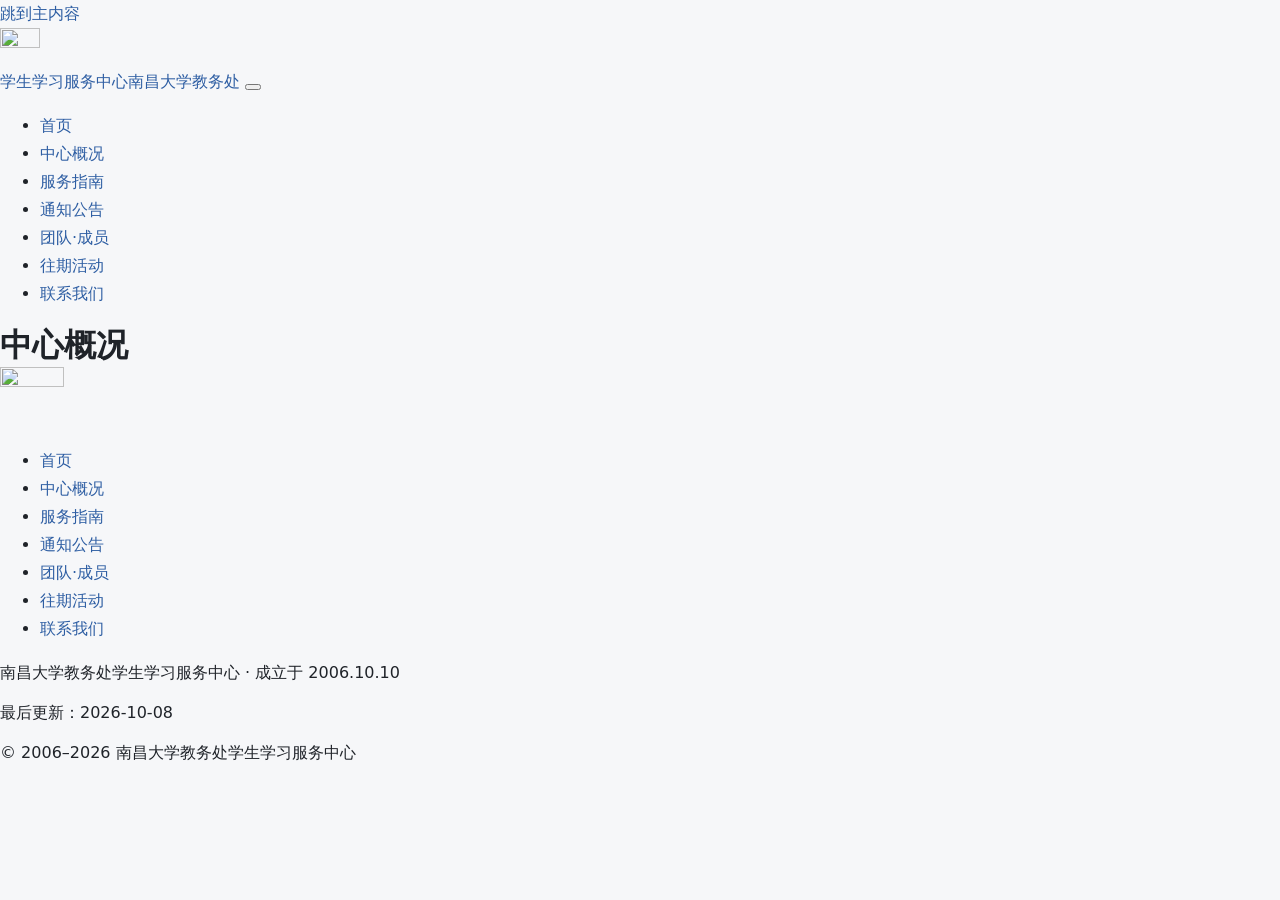
==== about.html @ 7d809235 "chore: 站点骨架、token 层与 7 页占位（T04）" ====
<!doctype html>
<html lang="zh-CN">
<head>
<!-- COMMON:HEAD BEGIN -->
<meta charset="utf-8">
<meta name="viewport" content="width=device-width, initial-scale=1">
<meta name="theme-color" content="#2E5EA3">
<meta name="format-detection" content="telephone=no">
<meta name="robots" content="noindex">
<link rel="icon" href="assets/img/favicon.ico" sizes="any">
<link rel="icon" type="image/png" sizes="32x32" href="assets/img/favicon-32.png">
<link rel="apple-touch-icon" href="assets/img/apple-touch-icon.png">
<link rel="manifest" href="manifest.json">
<link rel="stylesheet" href="assets/css/site.css?v=20261008">
<meta property="og:site_name" content="南昌大学教务处学生学习服务中心">
<meta property="og:locale" content="zh_CN">
<meta property="og:image" content="https://ncu-xuefu.github.io/assets/img/og-cover.png">
<meta property="og:image:width" content="1200">
<meta property="og:image:height" content="630">
<meta property="og:image:alt" content="南昌大学教务处学生学习服务中心">
<noscript><style>.nav-toggle{display:none}.head-inner{height:auto;flex-wrap:wrap;padding-top:10px;padding-bottom:10px}.site-nav{display:block;position:static;flex-basis:100%}</style></noscript>
<!-- COMMON:HEAD END -->
<title>中心概况 · 南昌大学教务处学生学习服务中心</title>
<meta name="description" content="南昌大学教务处学生学习服务中心成立于 2006.10.10，是隶属南昌大学教务处的学生组织，服务全校师生。这里介绍我们是谁、做什么、组织架构与发展历程。">
<meta property="og:title" content="中心概况 · 南昌大学教务处学生学习服务中心">
<meta property="og:description" content="南昌大学教务处学生学习服务中心成立于 2006.10.10，是隶属南昌大学教务处的学生组织，服务全校师生。这里介绍我们是谁、做什么、组织架构与发展历程。">
<meta property="og:url" content="https://ncu-xuefu.github.io/about.html">
<meta property="og:type" content="website">
</head>
<body>
<!-- COMMON:NAV BEGIN -->
<a class="skip-link" href="#main">跳到主内容</a>
<header class="site-head">
  <div class="wrap head-inner">
    <a class="brand" href="index.html">
      <img class="brand-mark" src="assets/img/logo-emblem-120.png" width="40" height="40" alt="">
      <span class="brand-text"><span class="brand-name">学生学习服务中心</span><span class="brand-sub">南昌大学教务处</span></span>
    </a>
    <button class="nav-toggle" type="button" aria-expanded="false" aria-controls="site-nav" aria-label="打开菜单"><span class="bars" aria-hidden="true"></span></button>
    <nav class="site-nav" id="site-nav" aria-label="主导航">
      <ul class="nav-list">
        <li><a href="index.html">首页</a></li>
        <li><a href="about.html" aria-current="page">中心概况</a></li>
        <li><a href="services.html">服务指南</a></li>
        <li><a href="notices.html">通知公告</a></li>
        <li><a href="team.html">团队·成员</a></li>
        <li><a href="activities.html">往期活动</a></li>
        <li><a href="contact.html">联系我们</a></li>
      </ul>
    </nav>
  </div>
</header>
<div class="nav-scrim" hidden></div>
<!-- COMMON:NAV END -->
<main id="main">
  <div class="pagehead"><div class="wrap"><h1>中心概况</h1></div></div>
</main>
<!-- COMMON:FOOT BEGIN -->
<footer class="site-foot">
  <div class="wrap foot-inner">
    <p class="foot-brand"><span class="foot-logo"><img src="assets/img/logo-emblem-64.png" width="64" height="64" alt=""></span></p>
    <nav class="foot-nav" aria-label="页脚导航">
      <ul>
        <li><a href="index.html">首页</a></li>
        <li><a href="about.html">中心概况</a></li>
        <li><a href="services.html">服务指南</a></li>
        <li><a href="notices.html">通知公告</a></li>
        <li><a href="team.html">团队·成员</a></li>
        <li><a href="activities.html">往期活动</a></li>
        <li><a href="contact.html">联系我们</a></li>
      </ul>
    </nav>
    <p class="foot-meta">南昌大学教务处学生学习服务中心 · 成立于 2006.10.10</p>
    <p class="foot-meta">最后更新：<time datetime="2026-10-08">2026-10-08</time></p>
    <p class="foot-meta">© 2006–<span id="foot-year">2026</span> 南昌大学教务处学生学习服务中心</p>
  </div>
</footer>
<!-- COMMON:FOOT END -->
<script src="assets/js/site.js?v=20261008" defer></script>
</body>
</html>
---- assets/css/site.css ----
/* ==========================================================================
   site.css — 南昌大学教务处学生学习服务中心 · 门户网站（唯一真源）
   零外链 / 零构建 / 手机优先。被提交的文件就是被服务的文件。

   分节顺序固定（实现方案 §2.8）：
     :root → 重置 → 版式 → 布局 → 组件（§2.4 顺序）→ 页面专属 → 打印
   媒体查询就近放置。CSS 特性基线锁 2019（禁用清单见 §2.9，由 check_site S14 断言）。

   ---- class 登记表（封闭清单 = 附录 B；未登记的 class 由 check_site S19 报 WARN）----
   骨架/页头/页脚：
     wrap skip-link site-head head-inner brand brand-mark brand-text brand-name
     brand-sub nav-toggle bars site-nav nav-list nav-scrim pagehead site-foot
     foot-inner foot-brand foot-logo foot-nav foot-meta
   首页：
     hero hero-inner hero-text hero-lead hero-meta hero-actions hero-mascot
     sec sec-more cards card num home-list oh-line empty
   概况：  about-lead facts
   服务：  svc svc-time svc-time-text svc-boy
   公告：  notice notice-meta notice-body
   活动：  activity activity-cover activity-meta gallery
   团队：  team-grid member avatar role
   通用：  chip tip table-scroll hint tbl timeline ph
   状态类：nav-open（body，唯一由 JS 控制的类）
   404 自包含样式类不登记在本表内：box emblem girl btn nav（§3.11，404 不引用本文件）
   ========================================================================== */

/* ===== 1. Token 层（冻结：与内部工具同名，改名即违反 S16） ===== */
:root{
  color-scheme: light;                 /* 红线：防安卓/微信"强制深色"整站反色（计划书 §3.6） */
  /* —— 与内部工具同名（三端对照表见 §2.1） —— */
  --accent:#2E5EA3;      /* 学服蓝：链接 / 主按钮 / 当前导航 / 区块标题 */
  --accent-deep:#234A82; /* 学服蓝·深：按钮 hover / 页脚底 */
  --accent-soft:#EAEFF7; /* 学服蓝·浅面：Hero 底 / 选中态 / 首字母圆片底 */
  --flame:linear-gradient(180deg,#D92419,#DC8C0F,#E3C238);  /* 火焰渐变（竖用） */
  --cream:#FEDF8D;       /* 奶黄：.ph 占位底 */
  --cream-soft:#FFF6DD;  /* 奶黄·浅：重要提示块底 / 空状态底（E34） */
  --ice:#DEEAF6;         /* 冰蓝：信息芯片底 */
  --ink:#1F2329;         /* 墨：正文 */
  --dim:#667085;         /* 灰：次要文字（门户修正值，白底 4.97:1；计划书修正 2） */
  --line:#E3E6EA;        /* 线 */
  --bg:#F6F7F9;          /* 底 */
  --panel:#FFFFFF;       /* 面：卡片 / 页头 / 抽屉底 */
  /* —— 语义色：门户无状态机，登记备用（E21）；404 自包含不引用本表 —— */
  --ok:#1A7F37;  --warn:#B26A00;  --bad:#B42318;  --hot:#C2410C;
  --ok-bg:#E8F5E9;  --bad-bg:#FDECEA;
  /* —— 圆角：门户比内部工具大一档（计划书决策 D2） —— */
  --r-card:12px;  --r-btn:8px;  --r-tag:6px;
  /* —— 版式 —— */
  --wrap:1080px;
  --font:system-ui,-apple-system,"PingFang SC","Hiragino Sans GB","Microsoft YaHei","Segoe UI",Roboto,"Helvetica Neue",Arial,sans-serif;
}

/* ===== 2. 全局重置与排版 ===== */
*{box-sizing:border-box}
html{-webkit-text-size-adjust:100%}
body{margin:0;font:16px/1.75 var(--font);color:var(--ink);background:var(--bg);
     overflow-wrap:break-word}                /* 防长串溢出造成横向滚动（R1 根因预防） */
html,body{background:var(--bg)}               /* 防 iOS 橡皮筋露白 */
img{max-width:100%;height:auto;display:block}
a{color:var(--accent);text-decoration:none}
a:hover{text-decoration:underline}
h1,h2,h3{margin:0;line-height:1.35}
p{margin:0 0 12px}
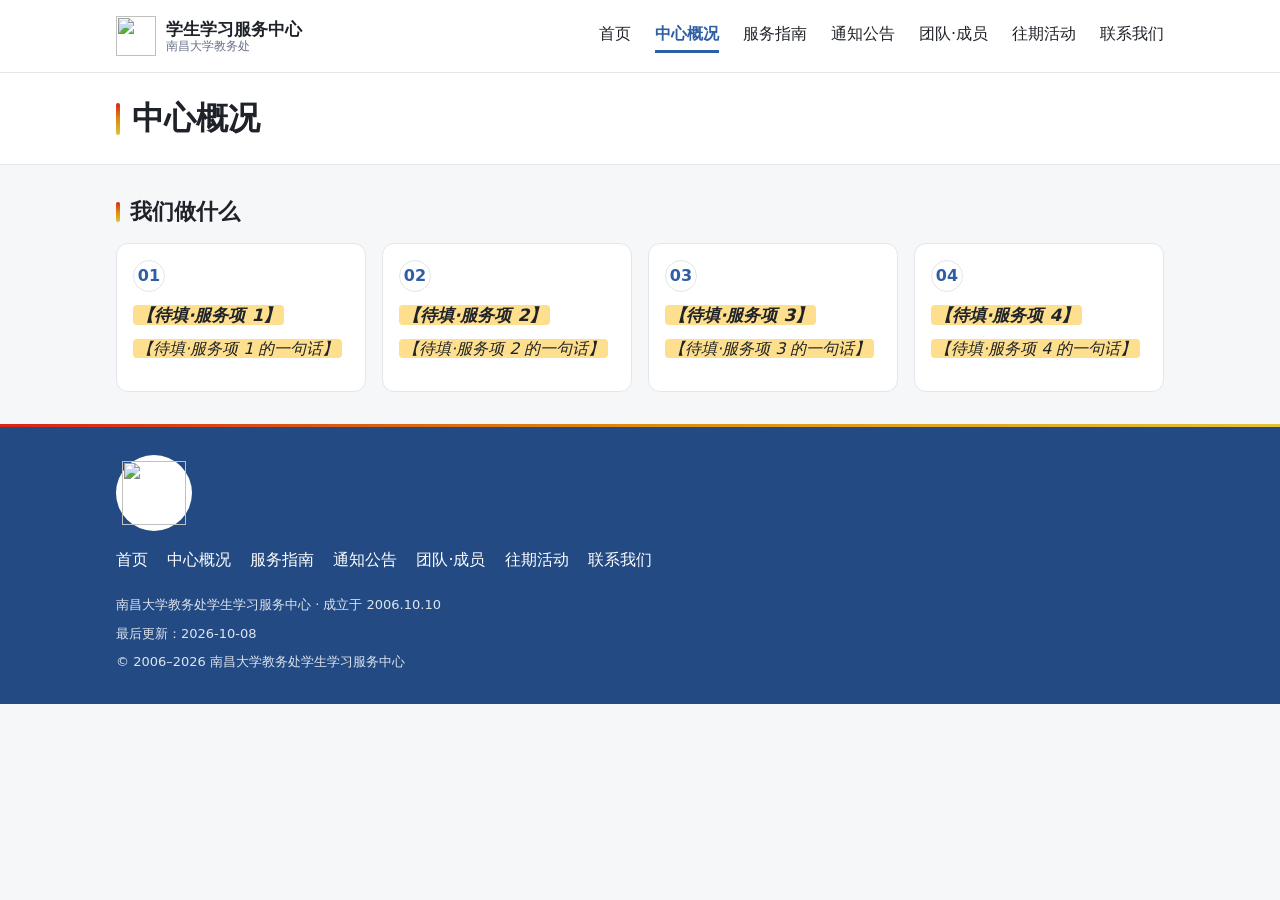
==== commit d0f1bca6: "M1: 其余 6 页骨架 + COMMON 五块收口（T12）" ====
--- a/about.html
+++ b/about.html
@@ -54,6 +54,35 @@
 <!-- COMMON:NAV END -->
 <main id="main">
   <div class="pagehead"><div class="wrap"><h1>中心概况</h1></div></div>
+
+  <!-- ⑤ 我们做什么：与首页服务卡同源（SYNC: 同一块，E29） -->
+  <section class="sec"><div class="wrap">
+    <h2>我们做什么</h2>
+    <!-- SYNC:SERVICES-CARDS BEGIN -->
+    <div class="cards">
+      <article class="card">
+        <p class="num">01</p>
+        <h3><span class="ph" data-ph="A3">【待填·服务项 1】</span></h3>
+        <p><span class="ph" data-ph="A3">【待填·服务项 1 的一句话】</span></p>
+      </article>
+      <article class="card">
+        <p class="num">02</p>
+        <h3><span class="ph" data-ph="A3">【待填·服务项 2】</span></h3>
+        <p><span class="ph" data-ph="A3">【待填·服务项 2 的一句话】</span></p>
+      </article>
+      <article class="card">
+        <p class="num">03</p>
+        <h3><span class="ph" data-ph="A3">【待填·服务项 3】</span></h3>
+        <p><span class="ph" data-ph="A3">【待填·服务项 3 的一句话】</span></p>
+      </article>
+      <article class="card">
+        <p class="num">04</p>
+        <h3><span class="ph" data-ph="A3">【待填·服务项 4】</span></h3>
+        <p><span class="ph" data-ph="A3">【待填·服务项 4 的一句话】</span></p>
+      </article>
+    </div>
+    <!-- SYNC:SERVICES-CARDS END -->
+  </div></section>
 </main>
 <!-- COMMON:FOOT BEGIN -->
 <footer class="site-foot">
--- a/assets/css/site.css
+++ b/assets/css/site.css
@@ -3,8 +3,11 @@
    零外链 / 零构建 / 手机优先。被提交的文件就是被服务的文件。
 
    分节顺序固定（实现方案 §2.8）：
-     :root → 重置 → 版式 → 布局 → 组件（§2.4 顺序）→ 页面专属 → 打印
-   媒体查询就近放置。CSS 特性基线锁 2019（禁用清单见 §2.9，由 check_site S14 断言）。
+     1 设计变量层 → 2 全局重置与版式 → 3 布局容器 → 4 组件（§2.4 顺序）
+     → 5 页面专属块 → 6 无障碍焦点 → 7 打印。媒体查询就近放置。
+   CSS 特性基线锁 2019（禁用清单见 §2.9，由 check_site S14 断言）；
+   断点只有两个：640px（卡片两列）、960px（桌面页头/导航、Hero 横排、卡片四列）。
+   768/1280 只是验收测试宽度，不是断点。
 
    ---- class 登记表（封闭清单 = 附录 B；未登记的 class 由 check_site S19 报 WARN）----
    骨架/页头/页脚：
@@ -24,7 +27,7 @@
    404 自包含样式类不登记在本表内：box emblem girl btn nav（§3.11，404 不引用本文件）
    ========================================================================== */
 
-/* ===== 1. Token 层（冻结：与内部工具同名，改名即违反 S16） ===== */
+/* ===== 1. 设计变量层（冻结：与内部工具同名，改名即违反 S16） ===== */
 :root{
   color-scheme: light;                 /* 红线：防安卓/微信"强制深色"整站反色（计划书 §3.6） */
   /* —— 与内部工具同名（三端对照表见 §2.1） —— */
@@ -50,7 +53,7 @@
   --font:system-ui,-apple-system,"PingFang SC","Hiragino Sans GB","Microsoft YaHei","Segoe UI",Roboto,"Helvetica Neue",Arial,sans-serif;
 }
 
-/* ===== 2. 全局重置与排版 ===== */
+/* ===== 2. 全局重置与版式 ===== */
 *{box-sizing:border-box}
 html{-webkit-text-size-adjust:100%}
 body{margin:0;font:16px/1.75 var(--font);color:var(--ink);background:var(--bg);
@@ -61,3 +64,240 @@
 a:hover{text-decoration:underline}
 h1,h2,h3{margin:0;line-height:1.35}
 p{margin:0 0 12px}
+
+/* 字号阶梯（锁定值，§2.2）：正文 16/1.75；次要文字 14px 用 var(--dim)；
+   页脚小字 13px；h3 卡片标题 17px；h2 区块标题手机 20px / 桌面 22px。
+   h1 只在 Hero 与页头带出现，见第 5 节（clamp 两行回退，E12）。 */
+h3{font-size:17px;font-weight:600}
+
+/* ===== 3. 布局容器 ===== */
+.wrap{max-width:var(--wrap);margin:0 auto;padding:0 16px}   /* E13：不用逻辑属性 */
+
+/* ===== 4. 组件（顺序 = §2.4） ===== */
+
+/* 4.1 skip link（COMMON:NAV 首行，E19） */
+.skip-link{position:absolute;left:-9999px;top:0;background:var(--panel);color:var(--accent);
+           padding:8px 12px;z-index:120;border:1px solid var(--line)}
+.skip-link:focus{left:8px;top:8px}
+
+/* 4.2 页头（sticky；白底 + 底边 1px；不随滚动变色、不加阴影） */
+.site-head{position:sticky;top:0;z-index:80;background:var(--panel);
+           border-bottom:1px solid var(--line)}
+.head-inner{height:56px;display:flex;align-items:center;justify-content:space-between}
+.brand{display:flex;align-items:center;color:var(--ink)}
+.brand:hover{text-decoration:none}
+.brand-mark{width:32px;height:32px}
+.brand-text{display:flex;flex-direction:column;margin-left:10px}
+.brand-name{font-size:16px;font-weight:600;line-height:1.2}
+.brand-sub{display:none}                       /* 手机隐藏副行；≥960 显示 */
+@media (min-width:960px){
+  .head-inner{height:72px}
+  .brand-mark{width:40px;height:40px}
+  .brand-name{font-size:17px}
+  .brand-sub{display:block;font-size:12px;color:var(--dim);line-height:1.2}
+}
+
+/* 4.3 导航：桌面横排 7 链接；手机汉堡 → 全宽下拉抽屉 */
+/* —— 手机：抽屉 —— */
+.nav-toggle{width:44px;height:44px;display:flex;align-items:center;justify-content:center;
+            background:none;border:0;padding:0;cursor:pointer;color:var(--ink)}
+.bars{display:block;width:18px;height:2px;background:currentColor;
+      box-shadow:0 -6px 0 currentColor,0 6px 0 currentColor}   /* 三条杠纯 CSS */
+.site-nav{display:none;position:fixed;left:0;right:0;top:56px;z-index:100;
+          background:var(--panel);border-bottom:1px solid var(--line);padding:8px 0}
+body.nav-open .site-nav{display:block}
+body.nav-open{overflow:hidden}                 /* 抽屉打开锁滚动 */
+.nav-list{list-style:none;margin:0;padding:0}
+.nav-list a{display:block;min-height:48px;line-height:48px;padding:0 16px;color:var(--ink);
+            border-left:3px solid transparent}
+.nav-list a[aria-current="page"]{color:var(--accent);font-weight:600;border-left-color:var(--accent)}
+.nav-scrim{position:fixed;left:0;right:0;top:56px;bottom:0;z-index:90;background:rgba(31,35,41,.4)}
+.nav-scrim[hidden]{display:none}
+/* —— 桌面：横排 —— */
+@media (min-width:960px){
+  .nav-toggle,.nav-scrim{display:none}
+  .nav-toggle[hidden]{display:none}
+  .site-nav{display:block;position:static;border:0;padding:0;z-index:auto}
+  .nav-list{display:flex}                      /* E13：flex 不用 gap，用 margin */
+  .nav-list li{margin-left:24px}
+  .nav-list a{min-height:auto;line-height:1.4;padding:4px 0;border-left:0;border-bottom:3px solid transparent}
+  .nav-list a[aria-current="page"]{border-bottom-color:var(--accent)}   /* E20：当前页=蓝 */
+  .brand{margin-right:auto}
+}
+/* 层级：页头 80 / 遮罩 90 / 抽屉 100 / skip link 120（§2.6）；除此之外全站不用 z-index。
+   当前页标记是静态 aria-current（E19），无 JS 也正确。 */
+
+/* 4.4 页头带（仅内页 6 页；h1 唯一落点之一） */
+.pagehead{background:var(--panel);border-bottom:1px solid var(--line);padding:24px 0}
+.pagehead h1{position:relative;padding-left:16px;font-size:28px;font-weight:600}
+.pagehead h1::before{content:"";position:absolute;left:0;top:50%;transform:translateY(-50%);
+                     width:4px;height:32px;border-radius:2px;background:var(--flame)}
+
+/* 4.5 Hero（仅首页；浅蓝→白渐变、底部 1px 分隔线；文案上、形象下；≥640 横排） */
+.hero{background:linear-gradient(180deg,var(--accent-soft) 0%,#FFFFFF 100%);
+      border-bottom:1px solid var(--line);padding:32px 0 24px}
+.hero h1{position:relative;padding-left:16px;font-size:28px;font-weight:600}
+.hero h1::before{content:"";position:absolute;left:0;top:50%;transform:translateY(-50%);
+                 width:4px;height:32px;border-radius:2px;background:var(--flame)}
+.hero-lead{color:var(--ink);margin-top:12px;max-width:36em}
+.hero-meta{color:var(--dim);font-size:14px}
+.hero-actions{margin-top:20px}
+.hero-actions .btn{margin-right:12px}
+.hero-mascot{max-width:160px;height:auto;margin:24px auto 0}   /* 只缩不放 */
+.hero-text{min-width:0}
+@media (min-width:640px){
+  .hero{padding:48px 0 40px}
+  .hero-inner{display:flex;align-items:center;justify-content:space-between}
+  .hero-mascot{margin:0 0 0 32px;flex:none}
+}
+
+/* E12：clamp 只用于大标题，全站 ≤4 处，且先写 px 固定值再写 clamp（两行回退）。
+   本文件共 2 处（.hero h1 / .pagehead h1），另 2 处额度留给后续如有需要。 */
+.hero h1{font-size:clamp(24px,6vw,32px)}
+.pagehead h1{font-size:clamp(24px,6vw,32px)}
+@media (min-width:960px){
+  .hero h1,.pagehead h1{font-size:32px}
+}
+
+/* 4.6 区块与标题（h2 一律带火焰标线，属骨架级品牌位）
+   注意选择器：只匹配 .sec > .wrap > h2——嵌套在 article 里的 h2（.notice/.svc）
+   不匹配，这是有意的：避免长页上标线过密（§3.6）。 */
+.sec{padding:32px 0}
+.sec > .wrap > h2{position:relative;padding-left:14px;font-size:20px;font-weight:600;margin-bottom:16px}
+.sec > .wrap > h2::before{content:"";position:absolute;left:0;top:50%;transform:translateY(-50%);
+                width:4px;height:20px;border-radius:2px;background:var(--flame)}
+@media (min-width:960px){.sec > .wrap > h2{font-size:22px}}
+.sec-more{display:inline-block;margin-top:12px;font-size:14px}
+
+/* 4.7 服务卡（编号徽记，E10；不用图标库、不用品牌面色作状态） */
+.cards{display:grid;grid-template-columns:1fr;gap:16px}          /* Grid gap 允许 */
+@media (min-width:640px){.cards{grid-template-columns:1fr 1fr}}
+@media (min-width:960px){.cards{grid-template-columns:repeat(4,1fr)}}
+.card{background:var(--panel);border:1px solid var(--line);border-radius:var(--r-card);
+      padding:16px}
+.num{display:flex;align-items:center;justify-content:center;width:32px;height:32px;
+     border:1px solid var(--line);border-radius:50%;color:var(--accent);
+     font-weight:600;font-style:normal;margin-bottom:12px}       /* 非品牌面色，E10 */
+.card h3{font-size:17px;margin-bottom:8px}
+
+/* 4.8 按钮（触控 ≥44px，E32） */
+.btn{display:inline-flex;align-items:center;justify-content:center;min-height:44px;
+     padding:10px 20px;border-radius:var(--r-btn);border:1px solid var(--accent);
+     font-size:16px;line-height:1;cursor:pointer}
+.btn-primary{background:var(--accent);color:#FFFFFF}
+.btn-primary:hover{background:var(--accent-deep);border-color:var(--accent-deep);text-decoration:none}
+.btn-ghost{background:var(--panel);color:var(--accent)}
+.btn-ghost:hover{background:var(--accent-soft);text-decoration:none}
+
+/* 4.9 公告（notices.html；n- 锚点必带 scroll-margin 以避让吸顶页头，E13） */
+.notice{background:var(--panel);border:1px solid var(--line);border-radius:var(--r-card);
+        padding:16px;margin-bottom:16px;scroll-margin-top:72px}
+.notice-meta{color:var(--dim);font-size:14px;margin:0 0 4px}
+.notice h2{font-size:19px;margin-bottom:8px}
+.notice-body p{margin:0 0 10px}
+.notice-body p:last-child{margin-bottom:0}
+@media (min-width:960px){.notice{scroll-margin-top:88px}}
+
+/* 4.10 活动与图集 */
+.activity{background:var(--panel);border:1px solid var(--line);border-radius:var(--r-card);
+          padding:16px;margin-bottom:24px}
+.activity-cover{width:100%;height:auto;border-radius:8px;background:var(--line)}  /* 占位底色防加载闪动 */
+.activity-meta{color:var(--dim);font-size:14px;margin:8px 0}
+.gallery{display:grid;grid-template-columns:1fr 1fr;gap:8px;margin-top:12px}
+@media (min-width:640px){.gallery{grid-template-columns:repeat(3,1fr)}}
+.gallery a{display:block}
+.gallery img{width:100%;height:auto;border-radius:6px}
+
+/* 4.11 团队（首字母圆片，E14） */
+.team-grid{display:grid;grid-template-columns:1fr 1fr;gap:16px}
+@media (min-width:960px){.team-grid{grid-template-columns:repeat(4,1fr)}}
+.member{background:var(--panel);border:1px solid var(--line);border-radius:var(--r-card);
+        padding:16px;text-align:center}
+.avatar{display:flex;align-items:center;justify-content:center;width:64px;height:64px;
+        margin:0 auto 10px;border-radius:50%;background:var(--accent-soft);
+        color:var(--accent);font-size:24px;font-weight:600}
+.member h3{font-size:16px}
+.member .role{color:var(--dim);font-size:14px;margin:2px 0 6px}
+
+/* 4.12 芯片 / 提示块 / 表格 / 时间线 / 空状态 */
+.chip{display:inline-block;padding:2px 10px;border-radius:var(--r-tag);background:var(--ice);
+      font-size:13px;color:var(--ink)}
+.tip{background:var(--cream-soft);border:1px solid var(--line);border-radius:var(--r-card);
+     padding:14px 16px}                                          /* E34：奶黄·浅两处落点之一 */
+.tip h3{font-size:16px;margin-bottom:6px}
+.table-scroll{overflow-x:auto;-webkit-overflow-scrolling:touch}  /* E18 */
+.table-scroll .hint{color:var(--dim);font-size:12px;margin:4px 0}
+.tbl{width:100%;min-width:560px;border-collapse:collapse;background:var(--panel)}
+.tbl caption{text-align:left;color:var(--dim);font-size:13px;padding-bottom:6px}
+.tbl th,.tbl td{border:1px solid var(--line);padding:8px 10px;text-align:left;font-size:15px}
+.tbl th{background:var(--accent-soft);font-weight:600}
+.timeline{list-style:none;margin:0;padding:0 0 0 18px;border-left:2px solid var(--line)}
+.timeline li{position:relative;padding:0 0 16px 12px}
+.timeline li::before{content:"";position:absolute;left:-25px;top:6px;width:10px;height:10px;
+                     border-radius:50%;background:var(--accent)}
+.timeline time{display:block;color:var(--accent);font-weight:600;font-size:14px}
+.empty{border:1px dashed var(--line);border-radius:var(--r-card);background:var(--cream-soft);
+       padding:24px 16px;text-align:center;color:var(--dim)}     /* E34：不用吉祥物 */
+
+/* 4.13 页脚（深蓝底 + 顶部 3px 火焰横条 + 白圆片会徽 + 导航 + 更新日期）
+   ⚠ 白圆片必须由外层 span 承载：*{box-sizing:border-box} 下若直接给 <img> 加
+   padding:6px，图片内容会被压成 52px（计划书 §3.5 的"很容易漏掉"一条）。 */
+.site-foot{background:var(--accent-deep);color:#DCE4F0}
+.site-foot::before{content:"";display:block;height:3px;
+                   background:linear-gradient(90deg,#D92419,#DC8C0F,#E3C238)}  /* 横条 90deg */
+.foot-inner{padding-top:28px;padding-bottom:24px}
+.foot-brand{margin:0 0 12px}
+.foot-logo{display:inline-flex;padding:6px;background:#FFFFFF;border-radius:50%}   /* 白圆片 */
+.foot-logo img{width:64px;height:64px}
+.foot-nav ul{list-style:none;margin:0 0 14px;padding:0}
+.foot-nav li{display:inline-block;margin:0 14px 6px 0}
+.foot-nav a{color:#FFFFFF}
+.foot-meta{font-size:13px;margin:0 0 6px}
+.foot-meta a{color:#FFFFFF}
+
+/* 4.14 占位（E2/E34）：黄底斜体，"看起来就不该上线" */
+.ph{background:var(--cream);font-style:italic;padding:0 4px;border-radius:4px;color:var(--ink)}
+
+/* ===== 5. 页面专属块 ===== */
+/* 首页列表（§3.3） */
+.home-list{list-style:none;margin:0;padding:0}
+.home-list li{border-bottom:1px solid var(--line);padding:12px 0}
+.home-list time{color:var(--dim);font-size:14px;margin-right:10px}
+.oh-line{margin:0 0 6px}
+
+/* 中心概况（§3.5） */
+.about-lead{font-size:20px;font-weight:600;margin:0 0 16px}
+.facts{display:grid;grid-template-columns:1fr 1fr;gap:8px;list-style:none;margin:0 0 8px;padding:0}
+.facts li{background:var(--panel);border:1px solid var(--line);border-radius:8px;padding:10px 12px;font-size:14px}
+.facts b{display:block;color:var(--dim);font-weight:400;font-size:13px}
+
+/* 服务指南（§3.6）。注意 .svc 的 h2 不带火焰标线——§4.6 的选择器是
+   .sec > .wrap > h2，嵌套在 article 里的不匹配，是有意的。 */
+.svc{border-top:1px solid var(--line);padding-top:20px;margin-bottom:28px}
+.svc:first-child{border-top:0;padding-top:0}
+.svc h2{font-size:20px;font-weight:600;display:flex;align-items:center;margin-bottom:6px}
+.svc h2 .num{margin:0 10px 0 0;flex:none}
+.svc h3{font-size:16px;font-weight:600;margin:14px 0 4px}
+.svc ol{margin:0 0 8px;padding-left:22px}
+.svc ol li{margin-bottom:4px}
+.svc-time img.svc-boy{display:none}
+.svc-time-text{min-width:0}
+@media (min-width:960px){
+  .svc-time{display:flex;align-items:flex-start;justify-content:space-between}
+  .svc-time img.svc-boy{display:block;width:75px;height:auto;flex:none;margin-left:24px}
+}
+
+/* ===== 6. 无障碍：焦点双层写法（E13） =====
+   支持 :focus-visible 的浏览器只在键盘聚焦时出框；老内核退化为全聚焦出框。
+   独立可点控件一律 ≥44×44（E32，正文内联链接豁免）。 */
+a:focus,button:focus{outline:2px solid var(--accent);outline-offset:2px}
+a:focus:not(:focus-visible),button:focus:not(:focus-visible){outline:none}
+
+/* ===== 7. 打印（计划书 §2.3④"可打印"；.ph 保留黄底以便打印稿也显眼） ===== */
+@media print{
+  .nav-toggle,.nav-scrim,.site-nav,.skip-link,.foot-nav{display:none}
+  body{background:#FFFFFF}
+  a{color:#000000}
+  .site-foot{background:none;color:#000000}
+  .site-foot::before{display:none}
+}
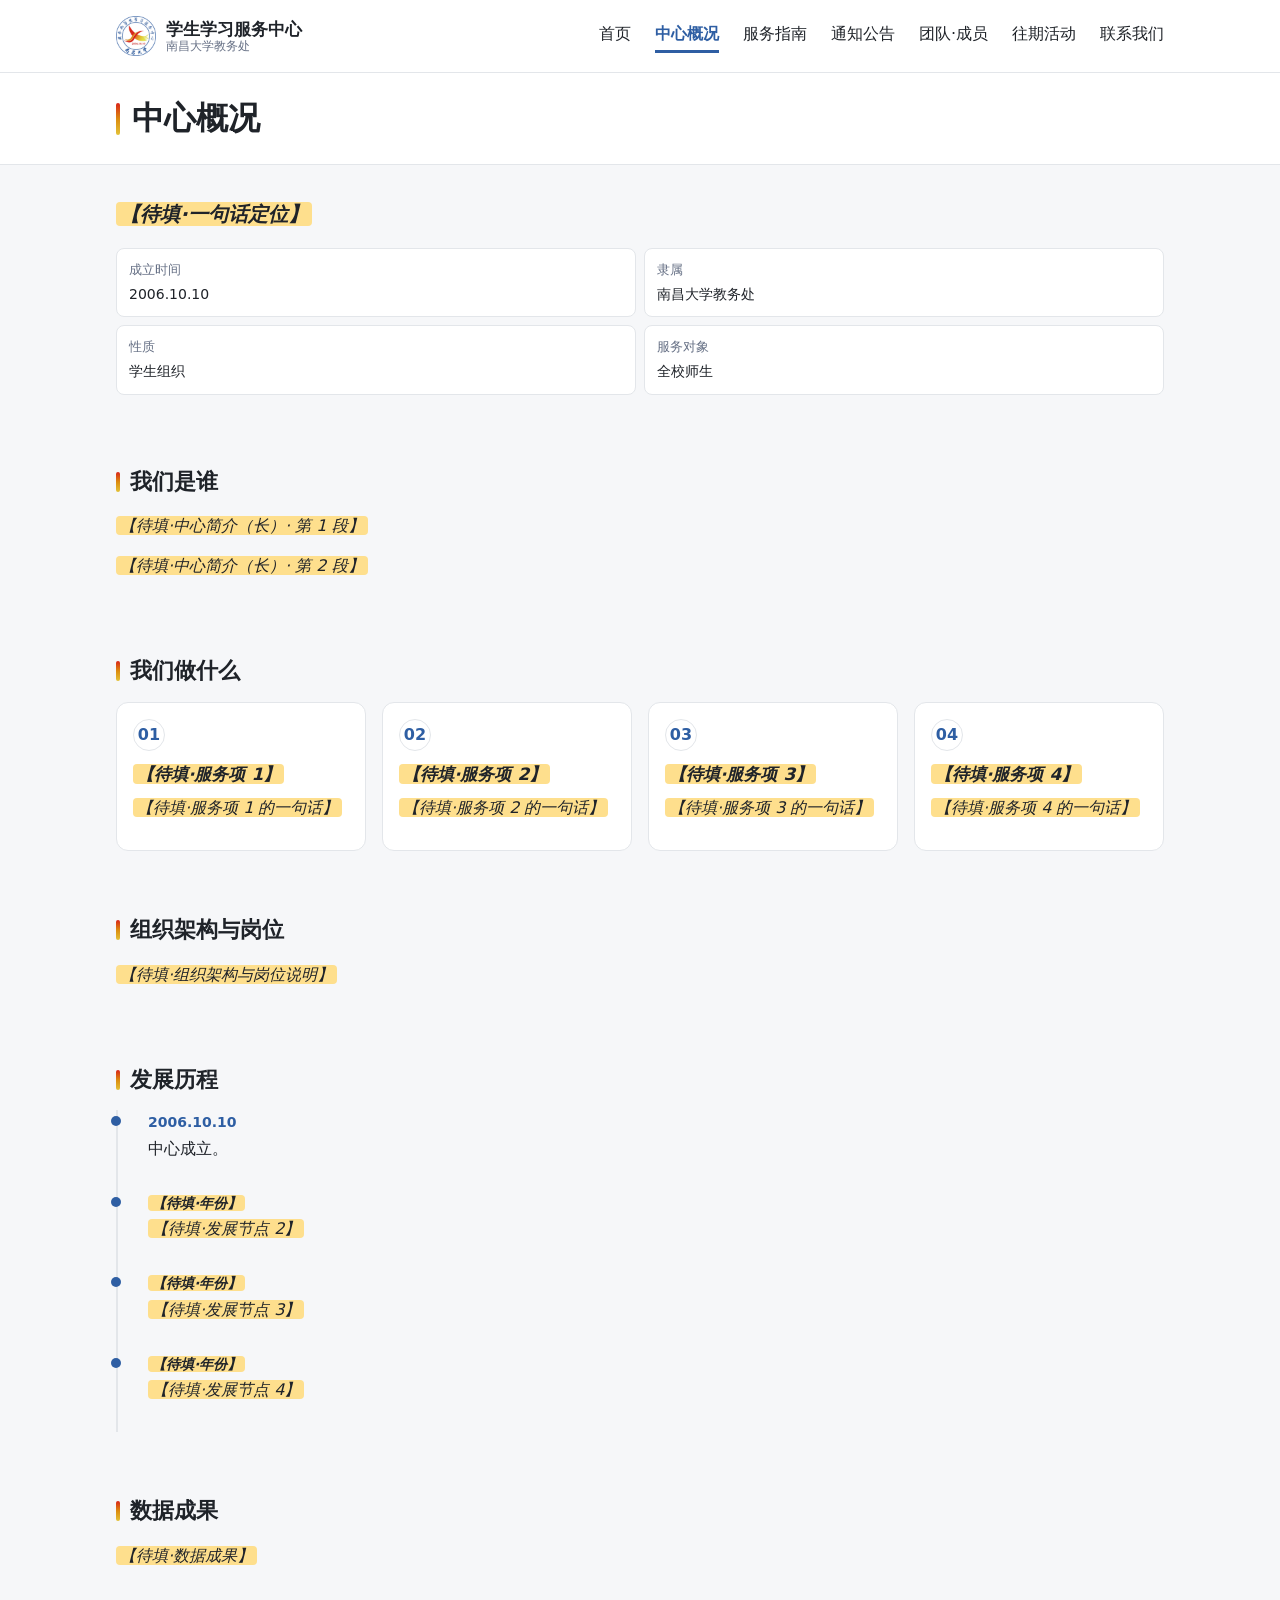
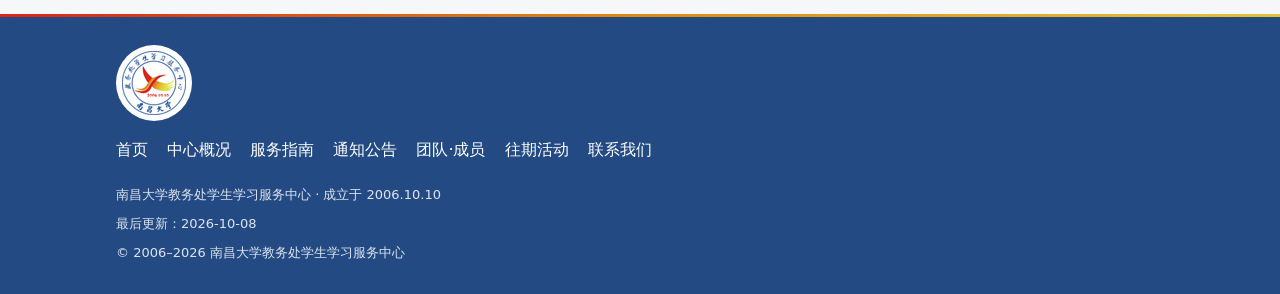
==== commit 0ca19a52: "M3: 中心概况与服务指南内容（T20）" ====
--- a/about.html
+++ b/about.html
@@ -55,6 +55,24 @@
 <main id="main">
   <div class="pagehead"><div class="wrap"><h1>中心概况</h1></div></div>
 
+  <!-- ② 一句话定位（大字） ③ 关键信息条 -->
+  <section class="sec"><div class="wrap">
+    <p class="about-lead"><span class="ph" data-ph="A1">【待填·一句话定位】</span></p>
+    <ul class="facts">
+      <li><b>成立时间</b>2006.10.10</li>
+      <li><b>隶属</b>南昌大学教务处</li>
+      <li><b>性质</b>学生组织</li>
+      <li><b>服务对象</b>全校师生</li>
+    </ul>
+  </div></section>
+
+  <!-- ④ 我们是谁（2 段，长简介） -->
+  <section class="sec"><div class="wrap">
+    <h2>我们是谁</h2>
+    <p><span class="ph" data-ph="A2">【待填·中心简介（长）· 第 1 段】</span></p>
+    <p><span class="ph" data-ph="A2">【待填·中心简介（长）· 第 2 段】</span></p>
+  </div></section>
+
   <!-- ⑤ 我们做什么：与首页服务卡同源（SYNC: 同一块，E29） -->
   <section class="sec"><div class="wrap">
     <h2>我们做什么</h2>
@@ -83,6 +101,30 @@
     </div>
     <!-- SYNC:SERVICES-CARDS END -->
   </div></section>
+
+  <!-- ⑥ 组织架构与岗位 -->
+  <section class="sec"><div class="wrap">
+    <h2>组织架构与岗位</h2>
+    <p><span class="ph" data-ph="A8">【待填·组织架构与岗位说明】</span></p>
+  </div></section>
+
+  <!-- ⑦ 发展历程时间线（起点为硬事实；占位节点不写 datetime 属性，E35）
+       节点数 4：E35 要求 4–6，§3.5 的 3 节点是缩略示例（与 §3.6 "同构复制" 同一写法） -->
+  <section class="sec"><div class="wrap">
+    <h2>发展历程</h2>
+    <ol class="timeline">
+      <li><time datetime="2006-10-10">2006.10.10</time><p>中心成立。</p></li>
+      <li><time><span class="ph" data-ph="A7">【待填·年份】</span></time><p><span class="ph" data-ph="A7">【待填·发展节点 2】</span></p></li>
+      <li><time><span class="ph" data-ph="A7">【待填·年份】</span></time><p><span class="ph" data-ph="A7">【待填·发展节点 3】</span></p></li>
+      <li><time><span class="ph" data-ph="A7">【待填·年份】</span></time><p><span class="ph" data-ph="A7">【待填·发展节点 4】</span></p></li>
+    </ol>
+  </div></section>
+
+  <!-- ⑧ 数据成果（可选模块：M4 中心不采用则整块连同注释删除） -->
+  <section class="sec"><div class="wrap">
+    <h2>数据成果</h2>
+    <p><span class="ph" data-ph="OPT">【待填·数据成果】</span></p>
+  </div></section>
 </main>
 <!-- COMMON:FOOT BEGIN -->
 <footer class="site-foot">
